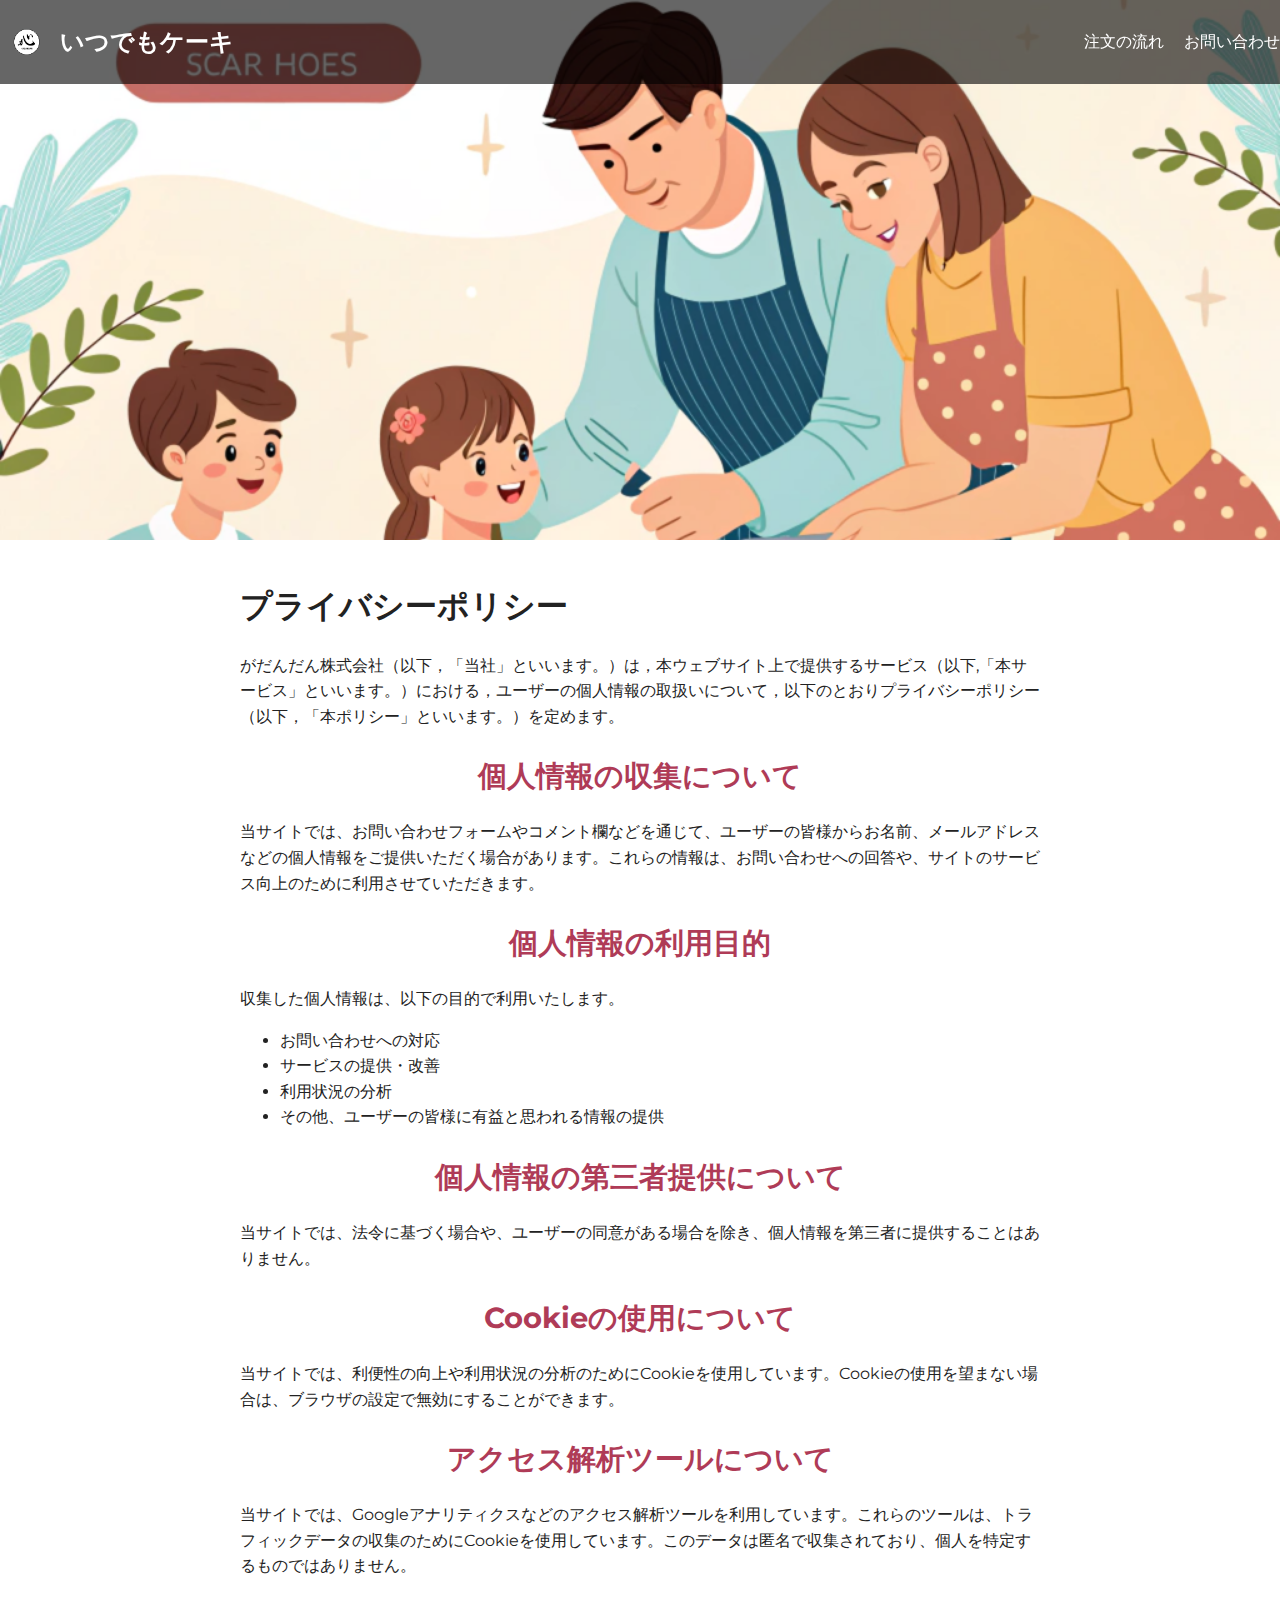
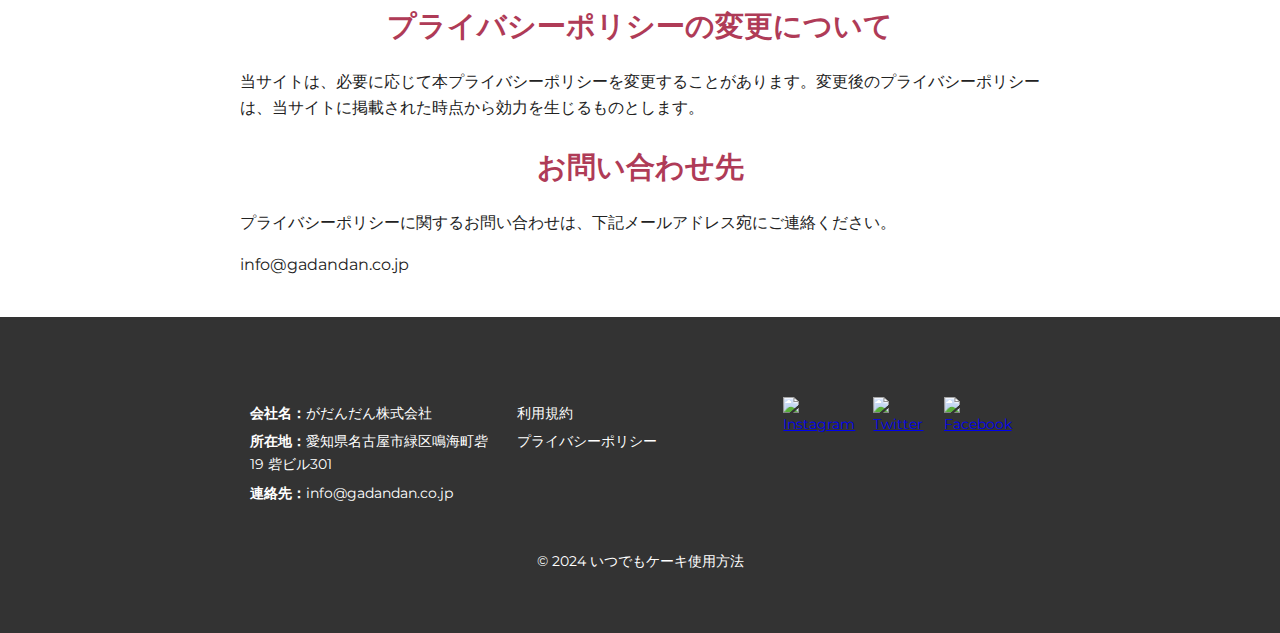
==== privacy.html @ 8e6c400d "利用規約プライバシーポリシーを追加" ====
<!DOCTYPE html>
<html lang="ja">
<head>
    <meta charset="UTF-8">
    <meta name="viewport" content="width=device-width, initial-scale=1.0">
    <title>プライバシーポリシー</title>
    <link rel="preconnect" href="https://fonts.gstatic.com">
    <link href="https://fonts.googleapis.com/css2?family=Montserrat:wght@400;700&display=swap" rel="stylesheet">
    <link rel="stylesheet" href="style.css">
</head>
<body>
    <header class="header">
        <div class="header-bg">
            <div class="nav-container">
                <div class="brand">
                    <a href="index.html">
                        <img src="img/gadandan_logomark.png" alt="Logo" class="logo">
                        <span class="brand-text">いつでもケーキ</span>
                    </a>
                </div>
                <button class="nav-toggle" aria-label="Toggle navigation">
                    <span class="hamburger"></span>
                </button>
                <nav class="nav">
                    <ul class="nav-list">
                        <li><a href="index.html#steps">注文の流れ</a></li>
                        <li><a href="index.html#contact">お問い合わせ</a></li>
                    </ul>
                </nav>
                <div class="nav-overlay"></div>
            </div>
        </div>
    </header>

    <main>
        <section class="privacy-policy">
            <div class="container">
                <h1>プライバシーポリシー</h1>
                <p>がだんだん株式会社（以下，「当社」といいます。）は，本ウェブサイト上で提供するサービス（以下,「本サービス」といいます。）における，ユーザーの個人情報の取扱いについて，以下のとおりプライバシーポリシー（以下，「本ポリシー」といいます。）を定めます。</p>
                
                <h2>個人情報の収集について</h2>
                <p>当サイトでは、お問い合わせフォームやコメント欄などを通じて、ユーザーの皆様からお名前、メールアドレスなどの個人情報をご提供いただく場合があります。これらの情報は、お問い合わせへの回答や、サイトのサービス向上のために利用させていただきます。</p>

                <h2>個人情報の利用目的</h2>
                <p>収集した個人情報は、以下の目的で利用いたします。</p>
                <ul>
                    <li>お問い合わせへの対応</li>
                    <li>サービスの提供・改善</li>
                    <li>利用状況の分析</li>
                    <li>その他、ユーザーの皆様に有益と思われる情報の提供</li>
                </ul>

                <h2>個人情報の第三者提供について</h2>
                <p>当サイトでは、法令に基づく場合や、ユーザーの同意がある場合を除き、個人情報を第三者に提供することはありません。</p>

                <h2>Cookieの使用について</h2>
                <p>当サイトでは、利便性の向上や利用状況の分析のためにCookieを使用しています。Cookieの使用を望まない場合は、ブラウザの設定で無効にすることができます。</p>

                <h2>アクセス解析ツールについて</h2>
                <p>当サイトでは、Googleアナリティクスなどのアクセス解析ツールを利用しています。これらのツールは、トラフィックデータの収集のためにCookieを使用しています。このデータは匿名で収集されており、個人を特定するものではありません。</p>

                <h2>プライバシーポリシーの変更について</h2>
                <p>当サイトは、必要に応じて本プライバシーポリシーを変更することがあります。変更後のプライバシーポリシーは、当サイトに掲載された時点から効力を生じるものとします。</p>

                <h2>お問い合わせ先</h2>
                <p>プライバシーポリシーに関するお問い合わせは、下記メールアドレス宛にご連絡ください。</p>
                <p>info@gadandan.co.jp</p>

            </div>
        </section>
    </main>

    <footer class="footer">
        <div class="container footer-inner">
            <div class="footer-company-info">
                <p><strong>会社名：</strong>がだんだん株式会社</p>
                <p><strong>所在地：</strong>愛知県名古屋市緑区鳴海町砦19 砦ビル301</p>
                <p><strong>連絡先：</strong><a href="mailto:info@gadandan.co.jp">info@gadandan.co.jp</a></p>
            </div>
            <div class="footer-links">
                <ul>
                    <li><a href="terms.html">利用規約</a></li>
                    <li><a href="privacy.html">プライバシーポリシー</a></li>
                </ul>
            </div>
            <div class="footer-social">
                <ul>
                    <li><a href="#" aria-label="Instagram"><img src="img/instagram-icon.png" alt="Instagram"></a></li>
                    <li><a href="#" aria-label="Twitter"><img src="img/twitter-icon.png" alt="Twitter"></a></li>
                    <li><a href="#" aria-label="Facebook"><img src="img/facebook-icon.png" alt="Facebook"></a></li>
                </ul>
            </div>
        </div>
        <div class="container">
            <p>&copy; 2024 いつでもケーキ使用方法</p>
        </div>
    </footer>

    <script src="script.js"></script>
</body>
</html>
---- style.css ----
body {
  margin: 0;
  font-family: 'Montserrat', sans-serif;
  line-height: 1.6;
  background: #fff;
  color: #222;
}

/* ヘッダースタイル */
.header {
  position: relative;
  width: 100%;
}

.header-bg {
  background-image: url('img/header2.png');
  background-size: cover;
  background-position: center;
  background-repeat: no-repeat;
  width: 100%;
  min-height: 60vh;
  position: relative;
}

/* ナビゲーションバー */
.nav-container {
  position: sticky;
  top: 0;
  z-index: 999;
  background: rgba(0, 0, 0, 0.6);
  display: flex;
  align-items: center;
  justify-content: space-between;
  padding: 1rem 0;
}

.brand {
  display: flex;
  align-items: center;
}
.brand a {
  display: flex;
  align-items: center;
  text-decoration: none;
  color: #fff;
}

.logo {
  width: 32px;
  height: 32px;
  margin-right: 8px;
  padding: 10px;
}

.logo a {
  display: flex;
  align-items: center;
  text-decoration: none;
  color: inherit;
}

.logo-image {
  height: 50px;
  width: auto;
}

.brand-text {
  font-size: 1.5rem;
  font-weight: 700;
}

.nav {
  display: flex;
  align-items: center;
}

.nav-list {
  display: flex;
  list-style: none;
  margin: 0;
  padding: 0;
}

.nav-list li {
  margin-left: 20px;
}

.nav-list a {
  position: relative;
  color: #fff;
  text-decoration: none;
  font-weight: 500;
  transition: color 0.3s;
  padding: 5px 0;
}

.nav-list a::after {
  content: "";
  position: absolute;
  left: 0;
  bottom: -2px;
  width: 0%;
  height: 2px;
  background: #fff;
  transition: width 0.3s;
}

.nav-list a:hover::after {
  width: 100%;
}

.nav-toggle {
  background: none;
  border: none;
  display: none;
  cursor: pointer;
  padding: 0;
  position: relative;
  width: 30px;
  height: 24px;
}

.hamburger,
.hamburger::before,
.hamburger::after {
  content: "";
  background: #fff;
  position: absolute;
  width: 100%;
  height: 2px;
  left: 0;
  transition: 0.3s ease;
}
.hamburger {
  top: 50%;
  transform: translateY(-50%);
}
.hamburger::before {
  top: -8px;
}
.hamburger::after {
  top: 8px;
}

/* nav-overlay フルスクリーン表示 */
.nav-overlay {
  display: none;
}

.nav.opened .hamburger {
  background: transparent;
}
.nav.opened .hamburger::before {
  transform: rotate(45deg) translateY(8px);
}
.nav.opened .hamburger::after {
  transform: rotate(-45deg) translateY(-8px);
}

/* モバイル時メニュー */
@media (max-width: 768px) {
  .nav-toggle {
      display: block;
      position: relative;
      z-index: 1000;
  }

  .nav {
      position: fixed;
      top: 0;
      right: 0;
      height: 100vh;
      width: 200px;
      display: flex;
      justify-content: center;
      align-items: center;
      flex-direction: column;
      background: linear-gradient(to bottom, #af3b57, #f78fa7);
      transition: transform 0.3s ease;
      transform: translateX(100%);
      z-index: 999;
  }

  .nav.opened {
      transform: translateX(0);
      width: 200px;
  }

  .nav-list {
      flex-direction: column;
  }

  .nav-list li {
      margin: 20px 0;
  }

  .nav-list a {
      font-size: 1.2rem;
  }
}

/* ヒーローエリア */
.hero {
  position: relative;
  width: 100%;
  padding: 40px 20px;
  display: flex;
  align-items: center;
  justify-content: center;
  background: rgba(0, 0, 0, 0.4);
}

.hero-overlay {
  background: rgba(255, 255, 255, 0.9);
  padding: 2rem;
  text-align: center;
  border-radius: 8px;
  max-width: 600px;
  margin: 0 auto;
  box-shadow: 0 2px 10px rgba(0, 0, 0, 0.1);
}

.hero-title {
  font-size: 2.4rem;
  margin: 0 0 10px;
  color: #af3b57;
  text-shadow: none;
}

.hero-subtitle {
  font-size: 1.2rem;
  margin: 0;
  color: #333;
  text-shadow: none;
}

/* セクション共通 */
.container {
  width: 90%;
  max-width: 800px;
  margin: 40px auto;
}

h2 {
  margin-bottom: 20px;
  font-size: 1.8rem;
  color: #af3b57;
  text-align: center;
}

/* ご予約前の事前確認セクション */
.notice-section .notice-list {
  display: flex;
  flex-direction: column;
  gap: 10px;
  list-style: none;
  line-height: 1.8;
}

.notice-section .notice-list li {
  padding: 15px;
  border: 1px solid #8b1c3b;
  border-radius: 6px;
  background-color: #fff;
  box-shadow: 0 2px 4px rgba(0, 0, 0, 0.05);
}

/* 注文の流れセクション */
.steps-section {
  background: #fff0f5;
  padding: 40px 0;
}

/* アコーディオン */
.accordion {
  border: 1px solid #ddd;
  border-radius: 8px;
  overflow: hidden;
}

.accordion-item {
  border-bottom: 1px solid #ddd;
  background: #fff;
}

.accordion-item:last-child {
  border-bottom: none;
}

.accordion-header {
  width: 100%;
  text-align: left;
  background: #ffe4e1;
  border: none;
  padding: 15px;
  font-size: 1.2rem;
  cursor: pointer;
  font-weight: bold;
  color: #af3b57;
  transition: background 0.3s;
}
.accordion-header:focus {
  outline: none;
}
.accordion-header:hover {
  background: #ffcfd2;
}

.accordion-content {
  display: none;
  padding: 20px;
  background: #fff;
  line-height: 1.8;
}

.step-image {
  max-width: 100%;
  height: auto;
  margin: 20px 0;
  display: block;
  border: 1px solid #ddd;
  border-radius: 4px;
}

/* お問い合わせセクション */
.contact-section {
  text-align: center;
}

.mail-link {
  display: inline-block;
  margin-top: 20px;
  font-size: 1.1rem;
  color: #0066cc;
  text-decoration: none;
}
.mail-link:hover {
  text-decoration: underline;
}

/* フッター */
.footer {
  background: #333;
  color: #fff;
  padding: 40px 0 20px;
  font-size: 0.9rem;
  text-align: center;
}

.footer-inner {
  display: flex;
  flex-wrap: wrap;
  justify-content: space-between;
  align-items: flex-start;
  margin-bottom: 20px;
}

.footer-company-info,
.footer-links,
.footer-social {
  flex: 1 1 30%;
  margin: 0 10px;
  text-align: left;
}

/* 会社情報 */
.footer-company-info p {
  margin: 5px 0;
  line-height: 1.6;
}
.footer-company-info a {
  color: #fff;
  text-decoration: none;
}
.footer-company-info a:hover {
  text-decoration: underline;
}

/* 利用規約、プライバシーポリシー */
.footer-links ul {
  list-style: none;
  margin: 0;
  padding: 0;
}
.footer-links li {
  margin: 5px 0;
}
.footer-links a {
  color: #fff;
  text-decoration: none;
  transition: border-bottom 0.3s;
}
.footer-links a:hover {
  text-decoration: underline;
}

/* ソーシャルメディアアイコン */
.footer-social ul {
  list-style: none;
  margin: 0;
  padding: 0;
  display: flex;
}
.footer-social li {
  margin-right: 10px;
}
.footer-social img {
  width: 24px;
  height: 24px;
  transition: transform 0.3s ease;
}
.footer-social a:hover img {
  transform: scale(1.1);
}

/* コピーライト部 */
.footer > .container {
  text-align: center;
}

/* ご予約前の事前確認 & お問い合わせセクションの強調表示 */
.notice-section,
.contact-section {
  background: #fef9f9;
  border: 1px solid #eed5d5;
  border-radius: 8px;
  padding: 30px;
  margin-bottom: 40px;
}

.notice-section h2,
.contact-section h2 {
  position: relative;
  margin-bottom: 20px;
  padding-bottom: 10px;
  text-align: center;
}

.notice-section h2::after,
.contact-section h2::after {
  content: "";
  position: absolute;
  bottom: 0;
  left: 50%;
  width: 50px;
  height: 2px;
  background: #af3b57;
  transform: translateX(-50%);
}

.contact-section p {
  margin-bottom: 20px;
  line-height: 1.8;
}

/* お問い合わせメールリンク強調 */
.contact-section .mail-link {
  font-size: 1.1rem;
  color: #af3b57;
  text-decoration: none;
  border-bottom: 1px solid #af3b57;
  transition: color 0.3s, border-bottom-color 0.3s;
}
.contact-section .mail-link:hover {
  color: #f78fa7;
  border-bottom-color: #f78fa7;
}

/* レスポンシブ対応 */
@media (max-width: 768px) {
  .hero {
      height: 250px;
  }

  .hero-title {
      font-size: 2rem;
  }

  .hero-subtitle {
      font-size: 1rem;
  }

  .step-image {
      margin: 10px 0;
  }

  .footer-inner {
    flex-direction: column;
    align-items: flex-start;
  }

  .footer-company-info,
  .footer-links,
  .footer-social {
    flex: 1 1 100%;
    margin: 10px 0;
    text-align: left;
  }

  .footer-social ul {
    justify-content: flex-start;
  }
}
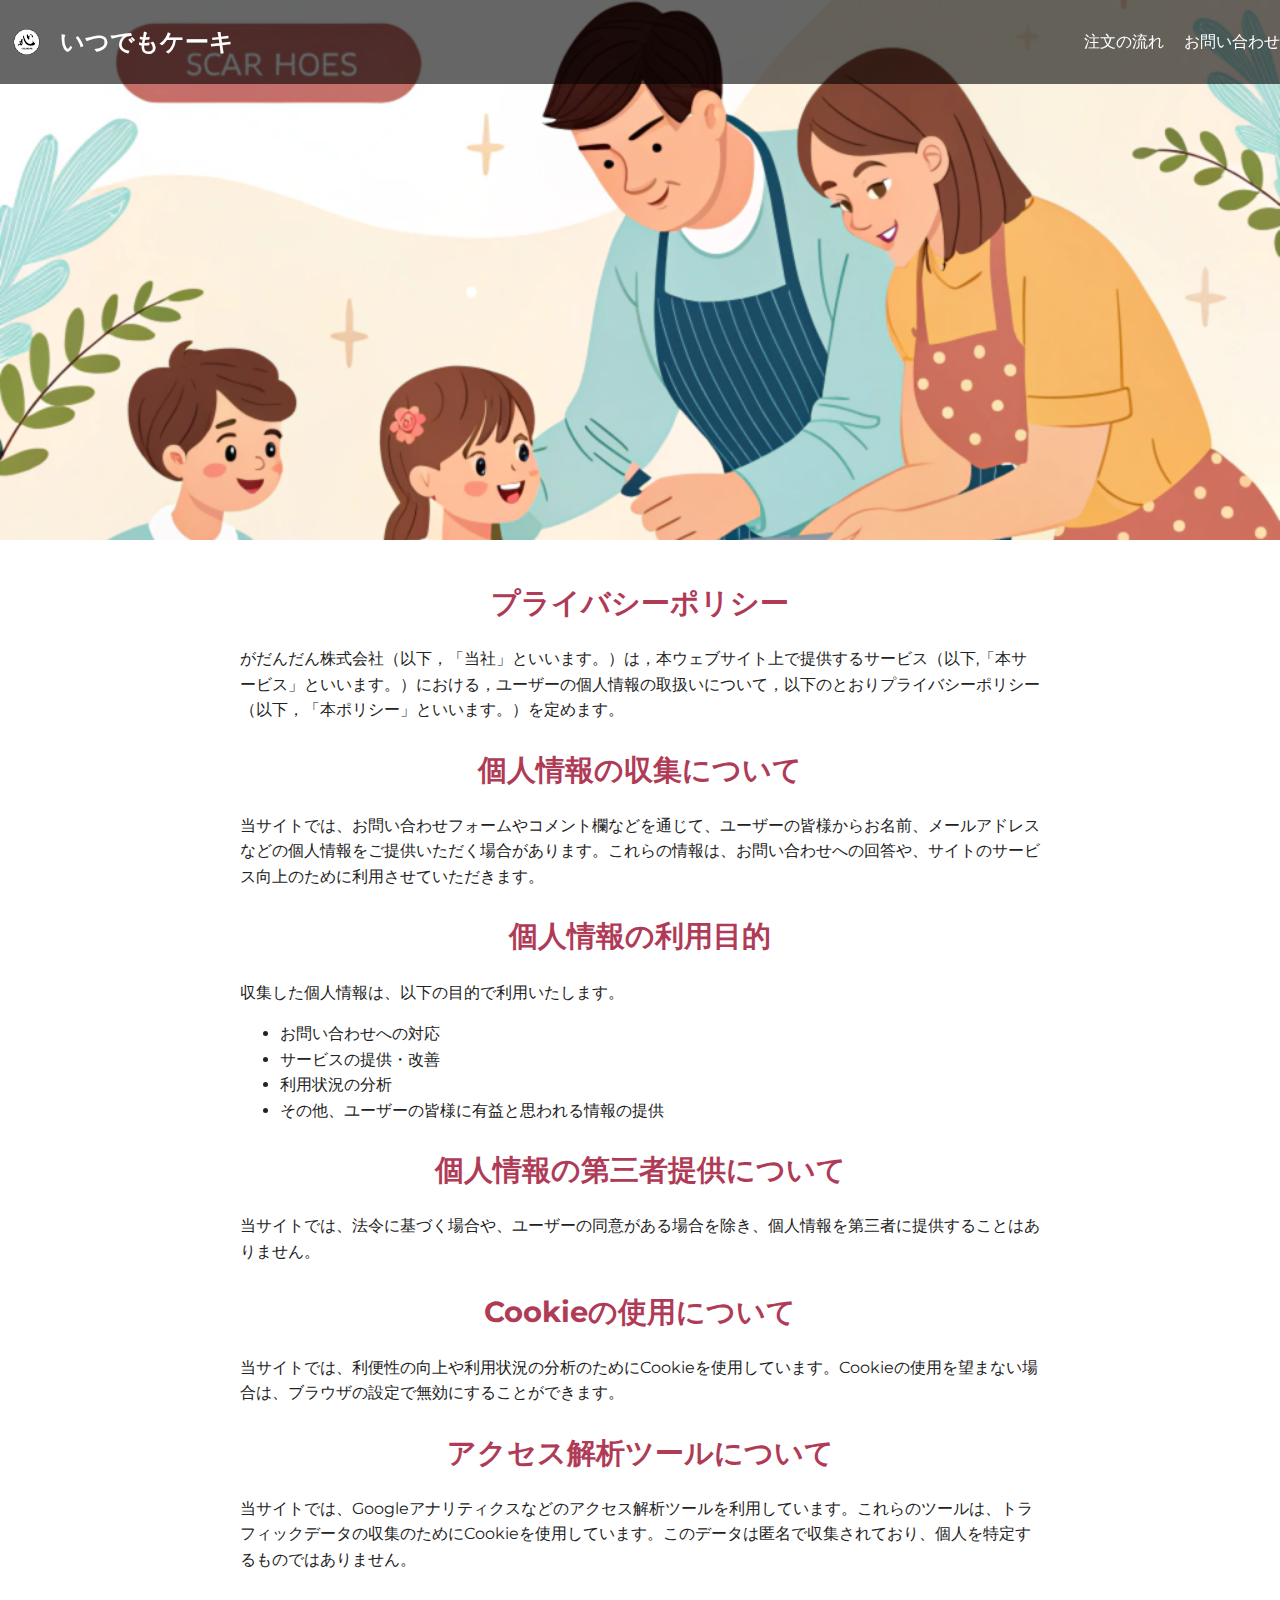
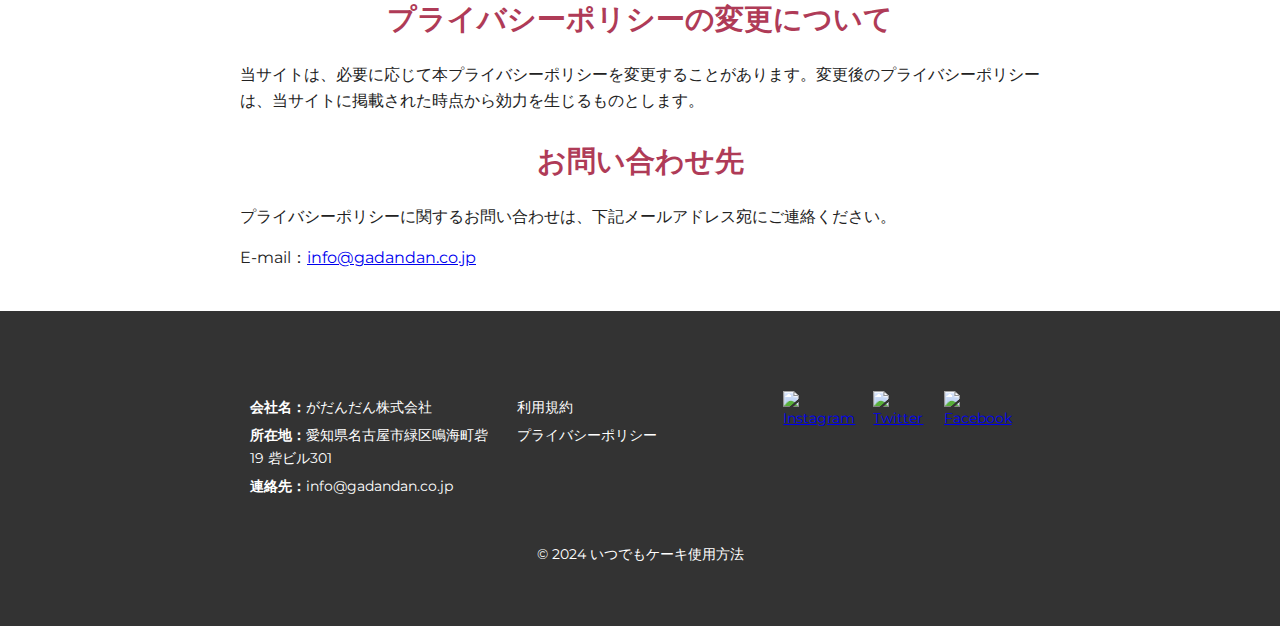
==== commit 15b9c0a8: "メールリンク" ====
--- a/privacy.html
+++ b/privacy.html
@@ -35,7 +35,7 @@
     <main>
         <section class="privacy-policy">
             <div class="container">
-                <h1>プライバシーポリシー</h1>
+                <h2>プライバシーポリシー</h2>
                 <p>がだんだん株式会社（以下，「当社」といいます。）は，本ウェブサイト上で提供するサービス（以下,「本サービス」といいます。）における，ユーザーの個人情報の取扱いについて，以下のとおりプライバシーポリシー（以下，「本ポリシー」といいます。）を定めます。</p>
                 
                 <h2>個人情報の収集について</h2>
@@ -64,7 +64,7 @@
 
                 <h2>お問い合わせ先</h2>
                 <p>プライバシーポリシーに関するお問い合わせは、下記メールアドレス宛にご連絡ください。</p>
-                <p>info@gadandan.co.jp</p>
+                <p>E-mail：<a href="mailto:info@gadandan.co.jp">info@gadandan.co.jp</a></p >
 
             </div>
         </section>
